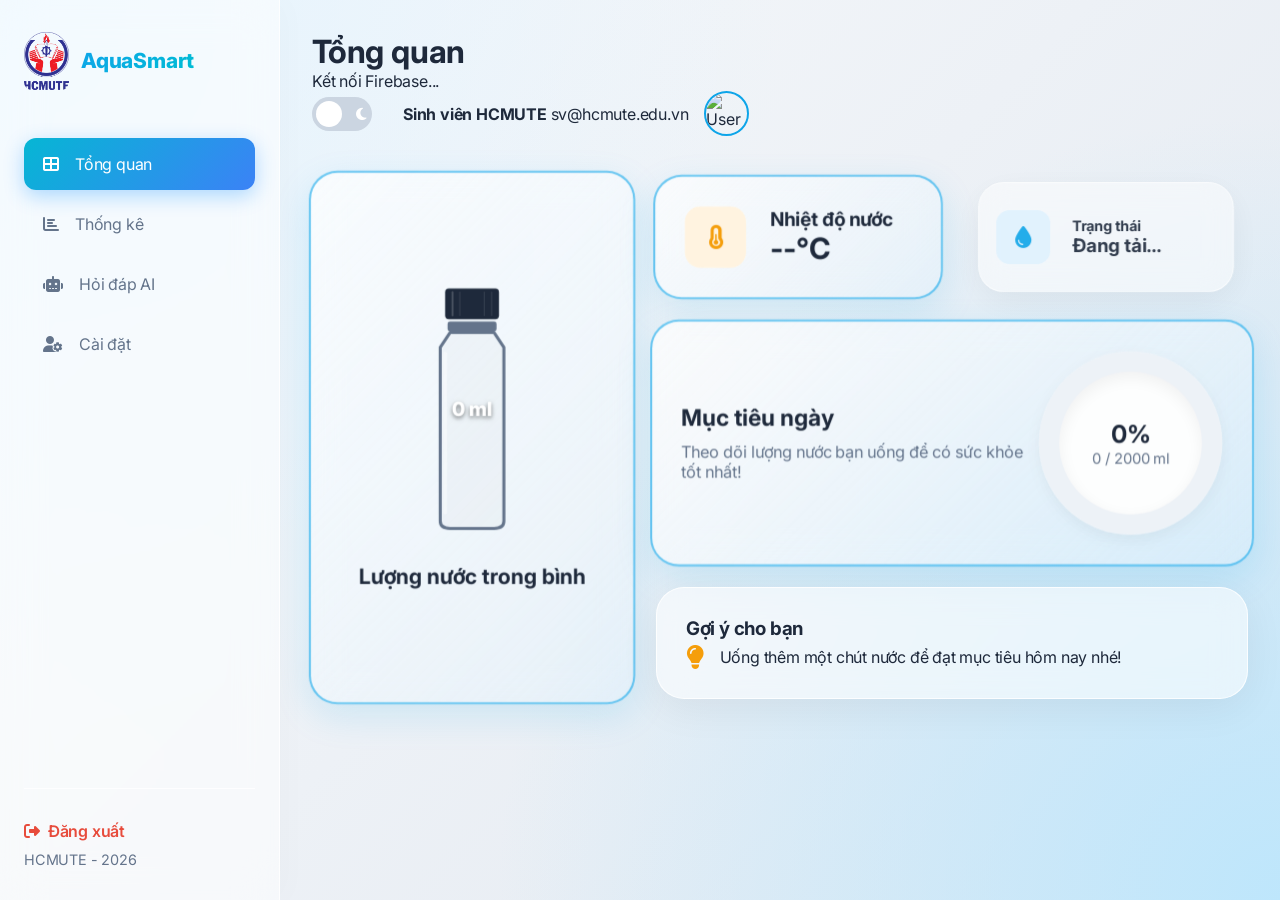
==== index.html @ 2356ff39 "Add files via upload" ====
<!DOCTYPE html>
<html lang="vi">

<head>
    <meta charset="UTF-8">
    <meta name="viewport" content="width=device-width, initial-scale=1.0">
    <title>Smart Water Bottle Dashboard</title>
    <!-- Google Fonts -->
    <link href="https://fonts.googleapis.com/css2?family=Inter:wght@300;400;500;600;700&display=swap" rel="stylesheet">
    <!-- Font Awesome -->
    <link rel="stylesheet" href="https://cdnjs.cloudflare.com/ajax/libs/font-awesome/6.4.0/css/all.min.css">
    <!-- CSS File -->
    <link rel="stylesheet" href="style.css">
</head>

<body>
    <div class="container">
        <!-- Sidebar -->
        <aside class="sidebar">
            <div class="sidebar-header">
                <img src="Logo-DH-Su-Pham-Ky-Thuat-TP-Ho-Chi-Minh-HCMUTE-350x449.webp" alt="HCMUTE" class="logo-img">
                <span class="logo-text">AquaSmart</span>
            </div>
            <nav class="sidebar-nav">
                <ul>
                    <li class="nav-item active" data-tab="overview">
                        <i class="fas fa-th-large"></i>
                        <span>Tổng quan</span>
                    </li>
                    <li class="nav-item" data-tab="history">
                        <i class="fas fa-chart-bar"></i>
                        <span>Thống kê</span>
                    </li>
                    <li class="nav-item" data-tab="ai-chat">
                        <i class="fas fa-robot"></i>
                        <span>Hỏi đáp AI</span>
                    </li>
                    <li class="nav-item" data-tab="settings">
                        <i class="fas fa-user-cog"></i>
                        <span>Cài đặt</span>
                    </li>
                </ul>
            </nav>
            <div class="sidebar-footer">
                <a href="auth.html" class="logout-link"><i class="fas fa-sign-out-alt"></i> Đăng xuất</a>
                <p style="margin-top: 10px; color: var(--text-muted); font-size: 0.9rem;">HCMUTE - 2026</p>
            </div>
        </aside>

        <!-- Main Content -->
        <main class="main-content">
            <!-- Header -->
            <header class="main-header">
                <div class="header-title">
                    <h1 id="page-title">Tổng quan</h1>
                    <p id="last-sync">Kết nối Firebase...</p>
                <div class="user-profile">
                    <div class="theme-switch-wrapper" style="margin-right: 15px;">
                        <label class="theme-switch" for="checkbox">
                            <input type="checkbox" id="checkbox" />
                            <div class="slider round">
                                <i class="fas fa-sun"></i>
                                <i class="fas fa-moon"></i>
                            </div>
                        </label>
                    </div>
                    <div class="user-info">
                        <strong>Sinh viên HCMUTE</strong>
                        <span>sv@hcmute.edu.vn</span>
                    </div>
                    <img src="https://ui-avatars.com/api/?name=HCMUTE&background=2196F3&color=fff" alt="User" class="avatar">
                </div>
            </header>

            <!-- Dashboard Content -->
            <div id="overview" class="tab-content active">
                <div class="overview-grid">
                    <!-- Water Bottle Visualization (Left Main Column) -->
                    <div class="card bottle-card highlight-card main-bottle">
                        <div class="bottle-visual-container">
                            <div class="bottle-svg-wrapper">
                                <!-- Realistic SVG Bottle -->
                                <svg viewBox="0 0 100 200" class="bottle-svg">
                                    <defs>
                                        <clipPath id="bottle-mask">
                                            <path d="M32,38 L68,38 L76,50 L76,192 Q76,198 68,198 L32,198 Q24,198 24,192 L24,50 Z" />
                                        </clipPath>
                                        <linearGradient id="water-grad" x1="0%" y1="100%" x2="0%" y2="0%">
                                            <stop offset="0%" stop-color="#0284c7"/>
                                            <stop offset="100%" stop-color="#38bdf8"/>
                                        </linearGradient>
                                    </defs>
                                    
                                    <!-- Back layer representing the inner wall -->
                                    <path d="M32,38 L68,38 L76,50 L76,192 Q76,198 68,198 L32,198 Q24,198 24,192 L24,50 Z" 
                                        fill="rgba(0,0,0,0.02)" />

                                    <!-- Outline representing the Thermos body -->
                                    <path d="M32,38 L68,38 L76,50 L76,192 Q76,198 68,198 L32,198 Q24,198 24,192 L24,50 Z" 
                                        fill="none" stroke="var(--text-muted)" stroke-width="2.5" stroke-linejoin="round"/>
                                    
                                    <!-- Thick Thermos Cap -->
                                    <rect x="28" y="2" width="44" height="25" rx="3" fill="var(--text-main)" />
                                    <!-- Cap Texture Lines -->
                                    <line x1="34" y1="5" x2="34" y2="24" stroke="rgba(255,255,255,0.2)" stroke-width="1.5" stroke-linecap="round"/>
                                    <line x1="40" y1="5" x2="40" y2="24" stroke="rgba(255,255,255,0.1)" stroke-width="1" stroke-linecap="round"/>
                                    <line x1="66" y1="5" x2="66" y2="24" stroke="rgba(255,255,255,0.1)" stroke-width="1" stroke-linecap="round"/>
                                    <line x1="60" y1="5" x2="60" y2="24" stroke="rgba(255,255,255,0.1)" stroke-width="1" stroke-linecap="round"/>
                                    
                                    <!-- Neck Collar (Metal separation) -->
                                    <rect x="30" y="29" width="40" height="8" rx="2" fill="var(--text-muted)" />
                                    
                                    <!-- Water Level (Animated via CSS) -->
                                    <rect x="0" y="200" width="100" height="0" fill="url(#water-grad)"
                                        clip-path="url(#bottle-mask)" id="bottle-water-fill">
                                    </rect>
                                    
                                    <!-- Front Glass / Matte Reflection -->
                                    <path d="M28,55 L28,185" fill="none" stroke="rgba(255,255,255,0.5)" stroke-width="3" stroke-linecap="round" opacity="0.8"/>
                                </svg>
                                <div class="bottle-label">
                                    <span id="water-level-ml">0</span> ml
                                </div>
                            </div>
                        </div>
                        <div class="card-info center" style="margin-top: 1rem;">
                            <h3 style="font-size: 1.3rem;">Lượng nước trong bình</h3>
                        </div>
                    </div>

                    <!-- Right Stats Column -->
                    <div class="overview-stats">
                        <!-- Temperature Card -->
                        <div class="card status-card highlight-card" id="temp-card">
                            <div class="card-icon temp-icon">
                                <i class="fas fa-thermometer-half"></i>
                            </div>
                            <div class="card-info">
                                <h3>Nhiệt độ nước</h3>
                                <p class="value" id="temp-value">--°C</p>
                            </div>
                        </div>

                        <!-- Status Card -->
                        <div class="card status-card minor-card" id="drink-status-card">
                            <div class="card-icon status-icon" id="drinking-icon">
                                <i class="fas fa-tint"></i>
                            </div>
                            <div class="card-info">
                                <h3>Trạng thái</h3>
                                <p class="value" id="drinking-status">Đang tải...</p>
                            </div>
                        </div>

                        <!-- Goal Progress -->
                        <div class="card progress-card highlight-card span-2-col" style="display: flex; flex-direction: row; align-items: center; justify-content: space-around;">
                            <div style="flex: 1;">
                                <h3 style="font-size: 1.4rem; margin-bottom: 10px;">Mục tiêu ngày</h3>
                                <p style="color: var(--text-muted);">Theo dõi lượng nước bạn uống để có sức khỏe tốt nhất!</p>
                            </div>
                            <div class="progress-circle-container">
                                <div class="progress-circle" id="daily-progress">
                                    <div class="inner-circle">
                                        <span class="percentage" id="progress-percent" style="font-size: 1.5rem; font-weight: 700;">0%</span>
                                        <span class="subtext" id="intake-text" style="font-size: 0.9rem; color: var(--text-muted);">0 / 2000 ml</span>
                                    </div>
                                </div>
                            </div>
                        </div>

                        <!-- Tip Card -->
                        <div class="card tip-card span-2-col">
                            <h3 style="margin-bottom: 5px;">Gợi ý cho bạn</h3>
                            <div class="tip-content" style="margin-top: 0;">
                                <i class="fas fa-lightbulb" style="color: #f59e0b; font-size: 1.5rem;"></i>
                                <p id="smart-tip" style="flex: 1;">Uống thêm một chút nước để đạt mục tiêu hôm nay nhé!</p>
                            </div>
                        </div>
                    </div>
                </div>
            </div>

            <!-- History Content (Charts) -->
            <div id="history" class="tab-content">
                <!-- Date/Week Selector -->
                <div class="card date-selector-card" style="margin-bottom: 15px; padding: 15px;">
                    <div style="margin-bottom: 15px;">
                        <h3 style="margin-bottom: 10px; display: flex; align-items: center; gap: 8px; font-size: 1.1rem;">
                            <i class="fas fa-calendar-day" style="color: var(--primary-color);"></i> Lọc thống kê theo ngày
                        </h3>
                        <div id="date-scroll-list" class="date-scroll-list" style="display: flex; overflow-x: auto; gap: 10px; padding-bottom: 5px;">
                            <!-- JS injected -->
                        </div>
                    </div>
                    <div>
                        <h3 style="margin-bottom: 10px; display: flex; align-items: center; gap: 8px; font-size: 1.1rem;">
                            <i class="fas fa-calendar-week" style="color: var(--primary-color);"></i> Lọc thống kê theo tuần
                        </h3>
                        <div id="week-scroll-list" class="date-scroll-list" style="display: flex; overflow-x: auto; gap: 10px; padding-bottom: 5px;">
                            <!-- JS injected -->
                        </div>
                    </div>
                </div>

                <div class="charts-container">
                    <div class="card chart-card">
                        <h3>Thống kê theo ngày (lit)</h3>
                        <canvas id="dailyChart"></canvas>
                    </div>
                    <div class="card chart-card">
                        <h3>Thống kê theo tuần (lit)</h3>
                        <canvas id="weeklyChart"></canvas>
                    </div>
                </div>
                <div class="card mt-2">
                    <h3>Chi tiết lần uống gần nhất</h3>
                    <div class="table-responsive">
                        <table class="history-table">
                            <thead>
                                <tr>
                                    <th>Thời gian</th>
                                    <th>Lượng nước</th>
                                    <th>Trạng thái</th>
                                </tr>
                            </thead>
                            <tbody id="history-body"></tbody>
                        </table>
                    </div>
                </div>
            </div>

            <!-- Settings Content -->
            <div id="settings" class="tab-content">
                <div class="card settings-card" style="margin-bottom: 1.5rem;">
                    <h3>Thông tin tài khoản</h3>
                    <form id="account-form">
                        <div class="form-group">
                            <label><i class="fas fa-user"></i> Họ và tên</label>
                            <input type="text" id="acc-name" required>
                        </div>
                        <div class="form-group">
                            <label><i class="fas fa-envelope"></i> Email (Không thể đổi)</label>
                            <input type="email" id="acc-email" disabled style="opacity: 0.7; cursor: not-allowed;">
                        </div>
                        <div class="form-group">
                            <label><i class="fas fa-lock"></i> Đổi mật khẩu mới (Điền nếu muốn đổi)</label>
                            <input type="password" id="acc-pass" placeholder="Bỏ trống nếu giữ nguyên">
                        </div>
                        <button type="submit" class="btn-primary" id="save-acc-btn">Cập nhật tài khoản</button>
                    </form>
                </div>

                <div class="card settings-card">
                    <h3>Chỉ số Thể chất & Mục tiêu</h3>
                    <form id="settings-form">
                        <div class="form-group">
                            <label><i class="fas fa-weight"></i> Cân nặng (kg)</label>
                            <input type="number" id="weight" placeholder="Nhập cân nặng của bạn" min="20" max="200">
                        </div>
                        <div class="form-group">
                            <label><i class="fas fa-ruler-vertical"></i> Chiều cao (cm)</label>
                            <input type="number" id="height" placeholder="Nhập chiều cao của bạn" min="100" max="250">
                        </div>
                        <div class="form-group">
                            <label><i class="fas fa-bullseye"></i> Mục tiêu nước (ml/ngày)</label>
                            <input type="number" id="daily-goal" value="2000" step="100">
                        </div>
                        <button type="submit" class="btn-primary">Lưu và tính toán</button>
                    </form>
                    <div class="calculation-result" id="calc-result"></div>
                </div>
            </div>

            <!-- AI Chat Content -->
            <div id="ai-chat" class="tab-content">
                <div class="card" style="height: 75vh; display: flex; flex-direction: column; padding: 0; overflow: hidden;">
                    <!-- Chat Header -->
                    <div style="padding: 1.5rem; border-bottom: 1px solid var(--card-border); background: var(--bg-mesh-1);">
                        <h3 style="margin: 0; display: flex; align-items: center; gap: 10px;">
                            <i class="fas fa-robot" style="color: var(--primary-color);"></i>
                            Chuyên gia Sức Khỏe AI
                        </h3>
                        <p style="margin: 5px 0 0; color: var(--text-muted); font-size: 0.9rem;">Hỏi tôi bất kỳ điều gì về cơ thể và thói quen của bạn!</p>
                    </div>
                    
                    <!-- Messages Area -->
                    <div class="chat-messages" id="chat-box" style="flex: 1; overflow-y: auto; padding: 1.5rem; display: flex; flex-direction: column; gap: 1rem;">
                        <!-- AI Greeting -->
                        <div class="message ai-msg">
                            <div class="msg-bubble">Xin chào! 👋 Tôi là bác sĩ chuyên gia dinh dưỡng và sức khỏe của bạn. Tôi ở đây để hỗ trợ bạn về lịch trình uống nước, lợi ích của bù khoáng và các vấn đề về nước đối với cơ thể. Bạn cần được tư vấn gì nhỉ?</div>
                        </div>
                    </div>
                    
                    <!-- Input Area -->
                    <div style="padding: 1rem 1.5rem; border-top: 1px solid var(--card-border); display: flex; gap: 10px; align-items: center; background: rgba(0,0,0,0.02);">
                        <input type="text" id="chat-input" placeholder="Nhập tin nhắn để hỏi AI..." style="flex: 1; border: 1px solid var(--card-border); background: var(--card-bg); color: var(--text-main); border-radius: 20px; padding: 12px 20px; outline: none; font-size: 1rem;">
                        <button id="send-btn" class="btn-primary" style="border-radius: 50%; width: 48px; height: 48px; padding: 0; display: flex; justify-content: center; align-items: center; flex-shrink: 0;">
                            <i class="fas fa-paper-plane" style="font-size: 1.1rem; margin-right: 2px; margin-top: 2px;"></i>
                        </button>
                    </div>
                </div>
            </div>
        </main>
    </div>

    <!-- Mobile Navigation -->
    <div class="mobile-nav">
        <div class="mobile-nav-item active" data-tab="overview"><i class="fas fa-th-large"></i></div>
        <div class="mobile-nav-item" data-tab="history"><i class="fas fa-chart-bar"></i></div>
        <div class="mobile-nav-item" data-tab="ai-chat"><i class="fas fa-robot"></i></div>
        <div class="mobile-nav-item" data-tab="settings"><i class="fas fa-user-cog"></i></div>
    </div>

    <!-- Chart.js -->
    <script src="https://cdn.jsdelivr.net/npm/chart.js"></script>
    <!-- Firebase JS (via module) -->
    <script type="module" src="script.js"></script>
</body>

</html>
---- style.css ----
:root {
    --primary-color: #0ea5e9;
    --primary-gradient: linear-gradient(135deg, #06b6d4 0%, #3b82f6 100%);
    --primary-light: #e0f2fe;
    --secondary-color: #0284c7;
    --bg-color: #f0f9ff;
    --card-bg: rgba(255, 255, 255, 0.55);
    --card-border: rgba(255, 255, 255, 0.8);
    --text-main: #1e293b;
    --text-muted: #64748b;
    --sidebar-width: 280px;
    --transition-speed: 0.4s;
    --shadow: 0 10px 40px rgba(0, 0, 0, 0.06);
    --shadow-hover: 0 15px 50px rgba(14, 165, 233, 0.15);
    --body-bg: linear-gradient(135deg, #f8fafc 0%, #e2e8f0 100%);
    --bg-mesh-1: rgba(224, 242, 254, 0.9);
    --bg-mesh-2: rgba(186, 230, 253, 0.9);
    --progress-track: #edf2f7;
    --progress-inner: rgba(255, 255, 255, 0.9);
    --icon-bg-temp: #fff3e0;
    --icon-color-temp: #f59e0b;
    --icon-bg-status: #e0f2fe;
}

[data-theme="dark"] {
    --bg-color: #0f172a;
    --card-bg: rgba(30, 41, 59, 0.65);
    --card-border: rgba(255, 255, 255, 0.05);
    --text-main: #f8fafc;
    --text-muted: #94a3b8;
    --shadow: 0 10px 40px rgba(0, 0, 0, 0.3);
    --shadow-hover: 0 15px 50px rgba(14, 165, 233, 0.2);
    --body-bg: linear-gradient(135deg, #0f172a 0%, #1e293b 100%);
    --bg-mesh-1: rgba(14, 165, 233, 0.08);
    --bg-mesh-2: rgba(56, 189, 248, 0.05);
    --progress-track: #334155;
    --progress-inner: rgba(30, 41, 59, 0.9);
    --icon-bg-temp: rgba(245, 158, 11, 0.15);
    --icon-color-temp: #fbbf24;
    --icon-bg-status: rgba(14, 165, 233, 0.15);
}

* {
    margin: 0;
    padding: 0;
    box-sizing: border-box;
    font-family: 'Inter', sans-serif;
    letter-spacing: -0.2px;
}

body {
    background: 
        radial-gradient(circle at top left, var(--bg-mesh-1), transparent 50%),
        radial-gradient(circle at bottom right, var(--bg-mesh-2), transparent 50%),
        var(--body-bg);
    background-attachment: fixed;
    color: var(--text-main);
    overflow-x: hidden;
}

.container {
    display: flex;
    min-height: 100vh;
}

/* HCMUTE Logo & Sidebar */
.sidebar {
    width: var(--sidebar-width);
    background: var(--card-bg);
    backdrop-filter: blur(20px);
    -webkit-backdrop-filter: blur(20px);
    border-right: 1px solid var(--card-border);
    box-shadow: 5px 0 30px rgba(0, 0, 0, 0.02);
    display: flex;
    flex-direction: column;
    padding: 2rem 1.5rem;
    position: fixed;
    height: 100vh;
    z-index: 1000;
}

.sidebar-header {
    display: flex;
    align-items: center;
    gap: 12px;
    margin-bottom: 3rem;
}

.logo-img {
    width: 45px;
    height: auto;
    border-radius: 8px;
}

.logo-text {
    font-size: 1.3rem;
    font-weight: 800;
    background: linear-gradient(135deg, var(--primary-color), #00bcd4);
    background-clip: text;
    -webkit-background-clip: text;
    -webkit-text-fill-color: transparent;
}

.nav-item {
    display: flex;
    align-items: center;
    gap: 1rem;
    padding: 1rem 1.2rem;
    margin-bottom: 0.5rem;
    border-radius: 12px;
    cursor: pointer;
    color: var(--text-muted);
    transition: 0.3s;
}

.nav-item.active {
    background: var(--primary-gradient);
    color: #fff;
    box-shadow: 0 6px 20px rgba(0, 136, 255, 0.3);
}

.sidebar-footer {
    margin-top: auto;
    padding-top: 2rem;
    border-top: 1px solid var(--card-border);
}

.logout-link {
    color: #e74c3c;
    text-decoration: none;
    font-weight: 600;
    display: flex;
    align-items: center;
    gap: 8px;
}

/* Main Layout */
.main-content {
    margin-left: var(--sidebar-width);
    flex: 1;
    padding: 2rem;
    max-width: 1200px;
}

.main-header {
    display: flex;
    justify-content: space-between;
    align-items: center;
    margin-bottom: 2.5rem;
}

.user-profile {
    display: flex;
    align-items: center;
    gap: 1rem;
}

.user-info {
    text-align: right;
}

.avatar {
    width: 45px;
    height: 45px;
    border-radius: 50%;
    border: 2px solid var(--primary-color);
}

/* Tab System & Layouts */
.overview-grid {
    display: grid;
    grid-template-columns: 1fr;
    gap: 1.5rem;
    margin-bottom: 2rem;
}
.overview-stats {
    display: grid;
    grid-template-columns: 1fr;
    gap: 1.5rem;
    grid-auto-rows: max-content;
}

@media (min-width: 1024px) {
    .overview-grid {
        grid-template-columns: 320px 1fr;
        align-items: stretch;
    }
    .overview-stats {
        grid-template-columns: 1fr 1fr;
    }
    .span-2-col {
        grid-column: span 2;
    }
    .main-bottle {
        display: flex;
        flex-direction: column;
        justify-content: center;
        height: 100%;
    }
}

.tab-content {
    display: none;
    animation: fadeIn 0.4s ease;
}

.tab-content.active {
    display: block;
}

@keyframes fadeIn {
    from {
        opacity: 0;
        transform: translateY(10px);
    }

    to {
        opacity: 1;
        transform: translateY(0);
    }
}

/* Theme Switch */
.theme-switch-wrapper {
    display: flex;
    align-items: center;
}
.theme-switch {
    display: inline-block;
    height: 34px;
    position: relative;
    width: 60px;
}
.theme-switch input { display:none; }
.slider {
    background-color: #cbd5e1;
    bottom: 0;
    cursor: pointer;
    left: 0;
    position: absolute;
    right: 0;
    top: 0;
    transition: .4s;
    display: flex;
    align-items: center;
    justify-content: space-between;
    padding: 0 5px;
    color: #fff;
    font-size: 14px;
}
.slider:before {
    background-color: #fff;
    bottom: 4px;
    content: "";
    height: 26px;
    left: 4px;
    position: absolute;
    transition: .4s;
    width: 26px;
    z-index: 2;
}
input:checked + .slider { background-color: var(--primary-color); }
input:checked + .slider:before { transform: translateX(26px); }
.slider.round { border-radius: 34px; }
.slider.round:before { border-radius: 50%; }

/* Cards */

.card {
    background: var(--card-bg);
    border-radius: 28px;
    padding: 1.8rem;
    box-shadow: var(--shadow);
    backdrop-filter: blur(16px);
    -webkit-backdrop-filter: blur(16px);
    border: 1px solid var(--card-border);
    transition: transform 0.4s cubic-bezier(0.175, 0.885, 0.32, 1.275), box-shadow 0.4s ease;
}

.card:hover {
    transform: translateY(-6px);
    box-shadow: var(--shadow-hover);
}

.status-card {
    display: flex;
    align-items: center;
    gap: 1.5rem;
}

.card-icon {
    width: 60px;
    height: 60px;
    border-radius: 15px;
    display: flex;
    align-items: center;
    justify-content: center;
    font-size: 1.5rem;
}

.temp-icon {
    background: var(--icon-bg-temp);
    color: var(--icon-color-temp);
}

.status-icon {
    background: var(--icon-bg-status);
    color: var(--primary-color);
}

.value {
    font-size: 1.8rem;
    font-weight: 700;
}

/* Card Highlighting & Sizing */
.highlight-card {
    border: 2px solid rgba(14, 165, 233, 0.6);
    background: linear-gradient(135deg, rgba(255, 255, 255, 0.7) 0%, rgba(224, 242, 254, 0.4) 100%);
    box-shadow: 0 12px 35px rgba(14, 165, 233, 0.15);
    transform: scale(1.02);
}
.highlight-card:hover {
    transform: scale(1.04) translateY(-4px);
    box-shadow: var(--shadow-hover);
}

.minor-card {
    padding: 1.2rem;
    transform: scale(0.9);
    opacity: 0.9;
}

.minor-card h3 {
    font-size: 1rem;
}

.minor-card .value {
    font-size: 1.3rem;
}

/* Bottle Visualization */
.bottle-card {
    display: flex;
    flex-direction: column;
    align-items: center;
    padding: 2rem;
}

.bottle-svg-wrapper {
    position: relative;
    width: 120px;
    height: 240px;
    margin-bottom: 1rem;
}

.bottle-svg {
    width: 100%;
    height: 100%;
}

.bottle-label {
    position: absolute;
    top: 50%;
    left: 50%;
    transform: translate(-50%, -50%);
    font-size: 1.2rem;
    font-weight: 800;
    color: #fff;
    text-shadow: 0 2px 4px rgba(0, 0, 0, 0.5);
    z-index: 10;
}

/* Temp states */
.temp-cold {
    background: linear-gradient(135deg, #e3f2fd, #bbdefb) !important;
}

.temp-warm {
    background: linear-gradient(135deg, #fff3e0, #ffe0b2) !important;
}

.temp-hot {
    background: linear-gradient(135deg, #ffebee, #ffcdd2) !important;
}

/* Progress & Tips */
.progress-grid {
    display: grid;
    grid-template-columns: 1fr 1fr;
    gap: 1.5rem;
}

.progress-circle {
    width: 180px;
    height: 180px;
    border-radius: 50%;
    background: conic-gradient(var(--primary-color) 0deg, var(--progress-track) 0deg);
    display: flex;
    align-items: center;
    justify-content: center;
    box-shadow: 0 5px 15px rgba(0,0,0,0.05);
}

.inner-circle {
    width: 140px;
    height: 140px;
    background: var(--progress-inner);
    border-radius: 50%;
    display: flex;
    flex-direction: column;
    align-items: center;
    justify-content: center;
    box-shadow: inset 0 5px 15px rgba(0,0,0,0.05);
}

.tip-card {
    background: var(--card-bg);
}

.tip-content {
    display: flex;
    align-items: center;
    gap: 1rem;
    margin-top: 1rem;
}

/* Charts */
.charts-container {
    display: grid;
    grid-template-columns: repeat(auto-fit, minmax(450px, 1fr));
    gap: 1.5rem;
    margin-bottom: 2rem;
}

.chart-card {
    height: 400px;
    /* Fixed height to prevent Chart.js from expanding infinitely */
    overflow: hidden;
}

#bottle-water-fill {
    transition: y 0.8s ease-in-out, height 0.8s ease-in-out;
}

/* Table */
.table-responsive {
    overflow-x: auto;
    margin-top: 1.5rem;
}

.history-table {
    width: 100%;
    border-collapse: collapse;
}

.history-table th,
.history-table td {
    padding: 1rem;
    text-align: left;
    border-bottom: 1px solid #eee;
}

/* Form */
.form-group {
    margin-bottom: 1.5rem;
}

.form-group label {
    display: block;
    margin-bottom: 8px;
    font-weight: 600;
}

.form-group input {
    width: 100%;
    padding: 12px;
    border: 1px solid #ddd;
    border-radius: 10px;
}

.btn-primary {
    background: var(--primary-color);
    color: #fff;
    border: none;
    padding: 12px 24px;
    border-radius: 10px;
    cursor: pointer;
    font-weight: 600;
    width: 100%;
}

/* Mobile Nav */
.mobile-nav {
    display: none;
    position: fixed;
    bottom: 0;
    left: 0;
    width: 100%;
    height: 70px;
    background: #fff;
    box-shadow: 0 -4px 10px rgba(0, 0, 0, 0.05);
    z-index: 2000;
    justify-content: space-around;
    align-items: center;
}

@media (max-width: 768px) {
    .sidebar {
        display: none;
    }

    .main-content {
        margin-left: 0;
        margin-bottom: 80px;
    }

    .mobile-nav {
        display: flex;
    }

    .overview-grid,
    .overview-stats,
    .progress-grid,
    .charts-container {
        grid-template-columns: 1fr;
    }
}

/* AI Chat Styles */
.message { display: flex; max-width: 85%; }
.ai-msg { align-self: flex-start; }
.user-msg { align-self: flex-end; }

.msg-bubble { 
    padding: 14px 20px; 
    border-radius: 20px;
    font-size: 0.95rem;
    line-height: 1.5;
    word-wrap: break-word;
}

.ai-msg .msg-bubble {
    background: var(--card-bg);
    border: 1px solid var(--card-border);
    border-bottom-left-radius: 5px;
    color: var(--text-main);
    box-shadow: 0 4px 15px rgba(0,0,0,0.02);
}

.user-msg .msg-bubble {
    background: var(--primary-gradient);
    color: #fff;
    border-bottom-right-radius: 5px;
    box-shadow: 0 4px 15px rgba(0, 136, 255, 0.2);
}

/* Date Selector Slider */
.date-scroll-list {
    scrollbar-width: thin;
}
.date-scroll-list::-webkit-scrollbar {
    height: 6px;
}
.date-scroll-list::-webkit-scrollbar-thumb {
    background: var(--text-muted);
    border-radius: 4px;
}
.date-btn {
    background: var(--card-bg);
    border: 1px solid var(--card-border);
    color: var(--text-main);
    padding: 8px 18px;
    border-radius: 20px;
    font-size: 0.95rem;
    font-weight: 600;
    cursor: pointer;
    white-space: nowrap;
    transition: 0.3s ease;
}
.date-btn:hover {
    background: var(--bg-mesh-1);
    color: var(--primary-color);
    border-color: var(--primary-color);
}
.date-btn.active {
    background: var(--primary-gradient);
    color: #fff;
    border-color: transparent;
    box-shadow: 0 4px 12px rgba(14, 165, 233, 0.3);
}
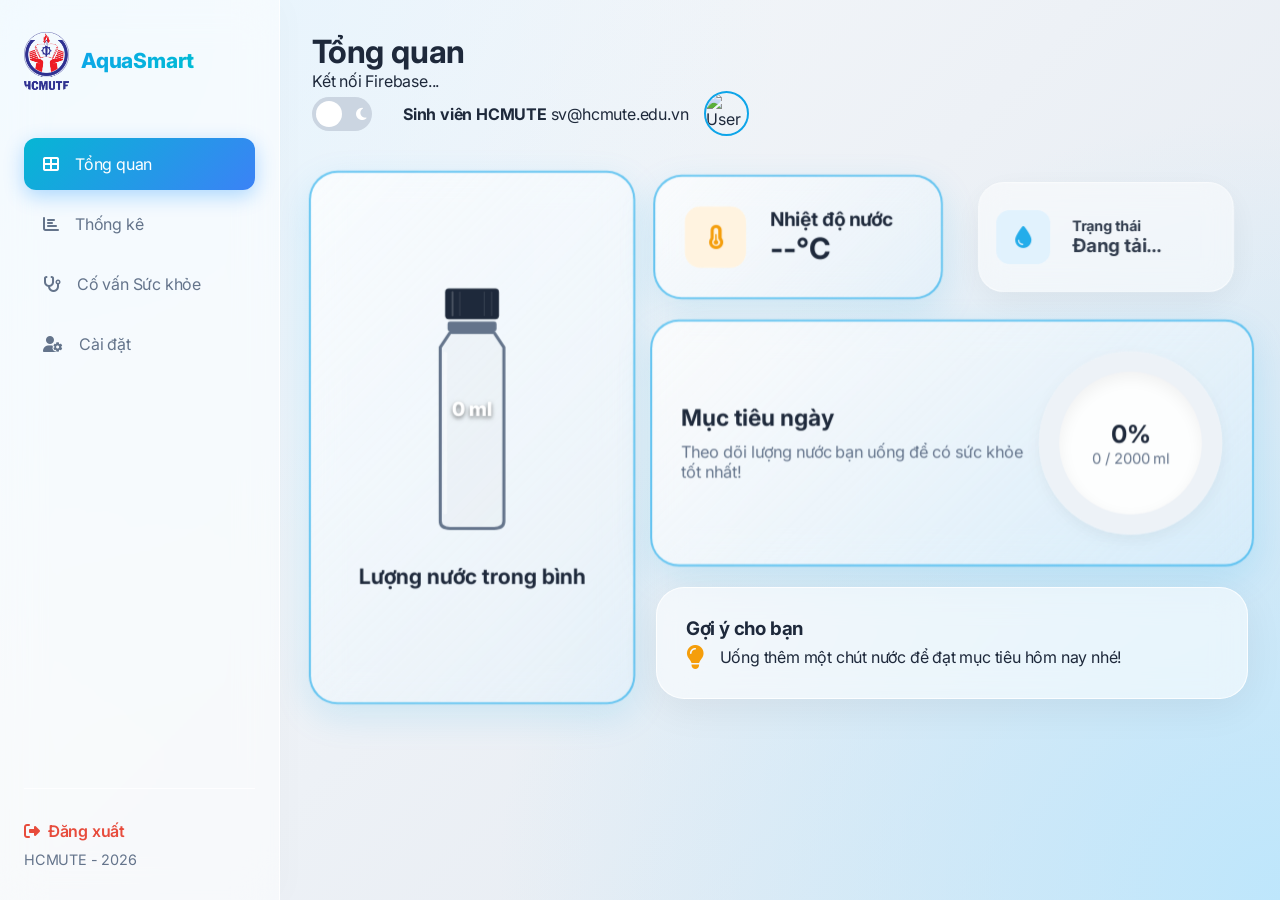
==== commit 54c9e283: "Add files via upload" ====
--- a/index.html
+++ b/index.html
@@ -31,9 +31,9 @@
                         <i class="fas fa-chart-bar"></i>
                         <span>Thống kê</span>
                     </li>
-                    <li class="nav-item" data-tab="ai-chat">
-                        <i class="fas fa-robot"></i>
-                        <span>Hỏi đáp AI</span>
+                    <li class="nav-item" data-tab="advisor">
+                        <i class="fas fa-stethoscope"></i>
+                        <span>Cố vấn Sức khỏe</span>
                     </li>
                     <li class="nav-item" data-tab="settings">
                         <i class="fas fa-user-cog"></i>
@@ -271,32 +271,29 @@
                 </div>
             </div>
 
-            <!-- AI Chat Content -->
-            <div id="ai-chat" class="tab-content">
-                <div class="card" style="height: 75vh; display: flex; flex-direction: column; padding: 0; overflow: hidden;">
-                    <!-- Chat Header -->
-                    <div style="padding: 1.5rem; border-bottom: 1px solid var(--card-border); background: var(--bg-mesh-1);">
-                        <h3 style="margin: 0; display: flex; align-items: center; gap: 10px;">
-                            <i class="fas fa-robot" style="color: var(--primary-color);"></i>
-                            Chuyên gia Sức Khỏe AI
-                        </h3>
-                        <p style="margin: 5px 0 0; color: var(--text-muted); font-size: 0.9rem;">Hỏi tôi bất kỳ điều gì về cơ thể và thói quen của bạn!</p>
+            <!-- Smart Advisor Content -->
+            <div id="advisor" class="tab-content">
+                <div class="card" style="display: flex; flex-direction: column; padding: 0; overflow: hidden; min-height: 70vh;">
+                    <!-- Advisor Header -->
+                    <div style="padding: 1.5rem; border-bottom: 1px solid var(--card-border); background: var(--bg-mesh-1); display: flex; justify-content: space-between; align-items: center;">
+                        <div>
+                            <h3 style="margin: 0; display: flex; align-items: center; gap: 10px;">
+                                <i class="fas fa-stethoscope" style="color: var(--primary-color);"></i>
+                                Cố vấn Sức khỏe Tự động
+                            </h3>
+                            <p style="margin: 5px 0 0; color: var(--text-muted); font-size: 0.9rem;">Phân tích thói quen và nhắc nhở lộ trình uống mức nước cơ thể cần.</p>
+                        </div>
+                        <button id="refresh-advisor-btn" class="btn-primary" style="width: auto; padding: 8px 16px; border-radius: 20px; font-size: 0.9rem; flex-shrink: 0;">
+                            <i class="fas fa-sync-alt"></i> Làm mới
+                        </button>
                     </div>
                     
-                    <!-- Messages Area -->
-                    <div class="chat-messages" id="chat-box" style="flex: 1; overflow-y: auto; padding: 1.5rem; display: flex; flex-direction: column; gap: 1rem;">
-                        <!-- AI Greeting -->
-                        <div class="message ai-msg">
-                            <div class="msg-bubble">Xin chào! 👋 Tôi là bác sĩ chuyên gia dinh dưỡng và sức khỏe của bạn. Tôi ở đây để hỗ trợ bạn về lịch trình uống nước, lợi ích của bù khoáng và các vấn đề về nước đối với cơ thể. Bạn cần được tư vấn gì nhỉ?</div>
-                        </div>
-                    </div>
-                    
-                    <!-- Input Area -->
-                    <div style="padding: 1rem 1.5rem; border-top: 1px solid var(--card-border); display: flex; gap: 10px; align-items: center; background: rgba(0,0,0,0.02);">
-                        <input type="text" id="chat-input" placeholder="Nhập tin nhắn để hỏi AI..." style="flex: 1; border: 1px solid var(--card-border); background: var(--card-bg); color: var(--text-main); border-radius: 20px; padding: 12px 20px; outline: none; font-size: 1rem;">
-                        <button id="send-btn" class="btn-primary" style="border-radius: 50%; width: 48px; height: 48px; padding: 0; display: flex; justify-content: center; align-items: center; flex-shrink: 0;">
-                            <i class="fas fa-paper-plane" style="font-size: 1.1rem; margin-right: 2px; margin-top: 2px;"></i>
-                        </button>
+                    <!-- Advisor Layout -->
+                    <div style="padding: 1.5rem; background: rgba(0,0,0,0.01); flex: 1;">
+                        <p id="advisor-time-stamp" style="font-size: 0.9rem; color: var(--text-muted); margin-bottom: 1rem;"><i class="fas fa-clock"></i> Đang tải dữ liệu gốc...</p>
+                        <div id="advisor-cards-container" style="display: grid; grid-template-columns: 1fr; gap: 1.2rem;">
+                            <!-- JS Injected Cards -->
+                        </div>
                     </div>
                 </div>
             </div>
@@ -307,7 +304,7 @@
     <div class="mobile-nav">
         <div class="mobile-nav-item active" data-tab="overview"><i class="fas fa-th-large"></i></div>
         <div class="mobile-nav-item" data-tab="history"><i class="fas fa-chart-bar"></i></div>
-        <div class="mobile-nav-item" data-tab="ai-chat"><i class="fas fa-robot"></i></div>
+        <div class="mobile-nav-item" data-tab="advisor"><i class="fas fa-stethoscope"></i></div>
         <div class="mobile-nav-item" data-tab="settings"><i class="fas fa-user-cog"></i></div>
     </div>
 
--- a/style.css
+++ b/style.css
@@ -527,32 +527,46 @@
     }
 }
 
-/* AI Chat Styles */
-.message { display: flex; max-width: 85%; }
-.ai-msg { align-self: flex-start; }
-.user-msg { align-self: flex-end; }
-
-.msg-bubble { 
-    padding: 14px 20px; 
-    border-radius: 20px;
+/* Advisor Dashboard Styles */
+.advisor-card {
+    background: var(--card-bg);
+    border: 1px solid var(--card-border);
+    border-radius: 15px;
+    padding: 1.5rem;
+    display: flex;
+    gap: 15px;
+    align-items: flex-start;
+    box-shadow: 0 4px 15px rgba(0,0,0,0.02);
+    transition: 0.3s;
+}
+.advisor-card:hover {
+    transform: translateX(5px);
+    box-shadow: var(--shadow-hover);
+    border-color: var(--primary-color);
+}
+.advisor-icon {
+    width: 50px;
+    height: 50px;
+    border-radius: 12px;
+    display: flex;
+    justify-content: center;
+    align-items: center;
+    font-size: 1.5rem;
+    flex-shrink: 0;
+}
+.advisor-icon.progress-icon { background: rgba(14, 165, 233, 0.1); color: #0ea5e9; }
+.advisor-icon.temp-icon { background: rgba(245, 158, 11, 0.1); color: #f59e0b; }
+.advisor-icon.tip-icon { background: rgba(16, 185, 129, 0.1); color: #10b981; }
+
+.advisor-content h4 {
+    margin-bottom: 8px;
+    font-size: 1.1rem;
+    color: var(--text-main);
+}
+.advisor-content p {
+    color: var(--text-muted);
     font-size: 0.95rem;
     line-height: 1.5;
-    word-wrap: break-word;
-}
-
-.ai-msg .msg-bubble {
-    background: var(--card-bg);
-    border: 1px solid var(--card-border);
-    border-bottom-left-radius: 5px;
-    color: var(--text-main);
-    box-shadow: 0 4px 15px rgba(0,0,0,0.02);
-}
-
-.user-msg .msg-bubble {
-    background: var(--primary-gradient);
-    color: #fff;
-    border-bottom-right-radius: 5px;
-    box-shadow: 0 4px 15px rgba(0, 136, 255, 0.2);
 }
 
 /* Date Selector Slider */
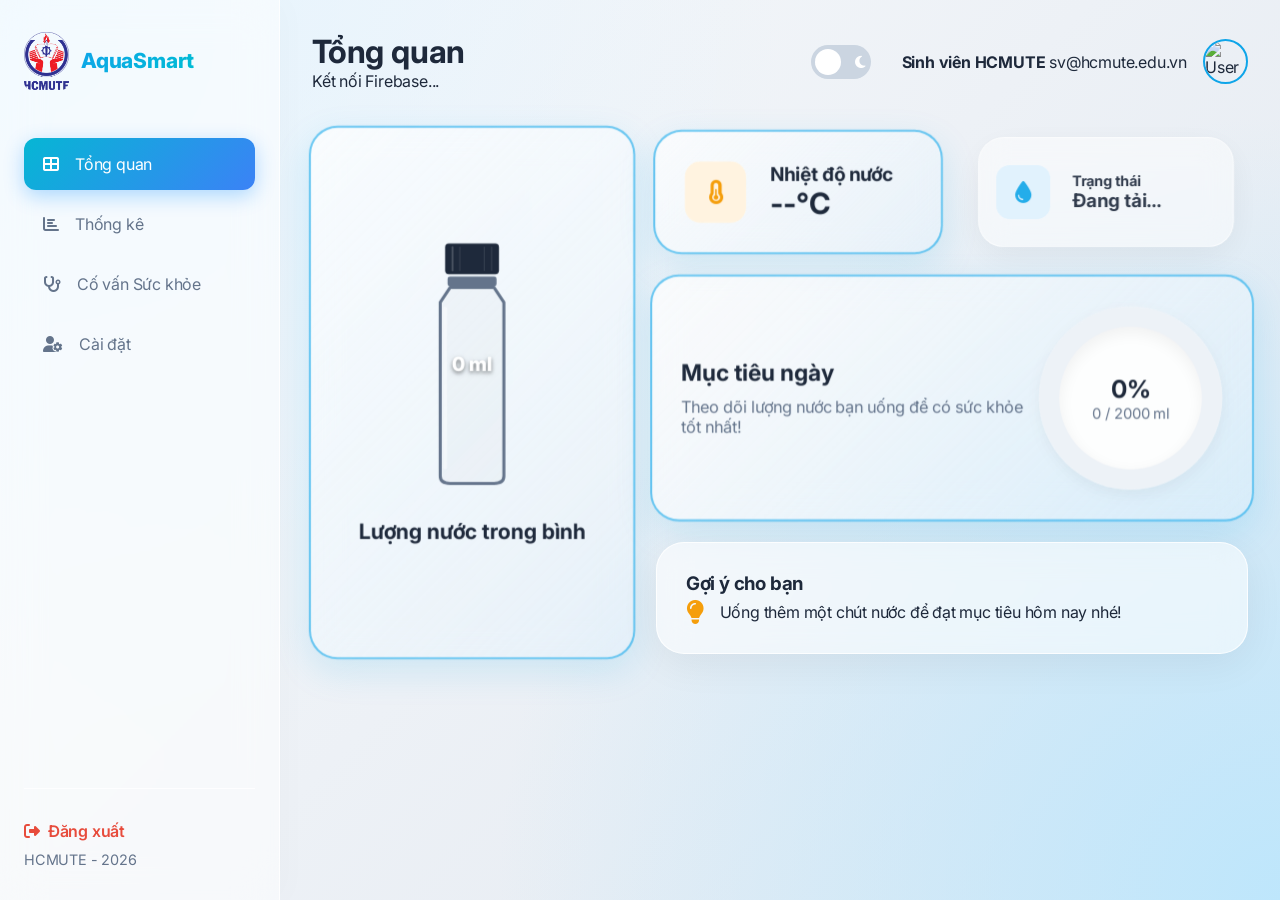
==== commit b99f2c71: "Update index.html" ====
--- a/index.html
+++ b/index.html
@@ -39,6 +39,10 @@
                         <i class="fas fa-user-cog"></i>
                         <span>Cài đặt</span>
                     </li>
+                    <li class="nav-item admin-only" data-tab="admin-users" style="display: none;">
+                        <i class="fas fa-users-cog"></i>
+                        <span>Quản lý tài khoản</span>
+                    </li>
                 </ul>
             </nav>
             <div class="sidebar-footer">
@@ -54,6 +58,7 @@
                 <div class="header-title">
                     <h1 id="page-title">Tổng quan</h1>
                     <p id="last-sync">Kết nối Firebase...</p>
+                </div>
                 <div class="user-profile">
                     <div class="theme-switch-wrapper" style="margin-right: 15px;">
                         <label class="theme-switch" for="checkbox">
@@ -271,6 +276,36 @@
                 </div>
             </div>
 
+
+            <!-- Admin User Management Content -->
+            <div id="admin-users" class="tab-content">
+                <div class="card">
+                    <h3>Quản lý tài khoản đăng ký</h3>
+                    <p style="color: var(--text-muted); margin-top: 8px; line-height: 1.6;">
+                        Chỉ quản trị viên mới thấy mục này. Tài khoản người dùng sau khi đăng ký sẽ nằm ở trạng thái chờ duyệt. Khi bấm <strong>Duyệt</strong>, người dùng mới có thể đăng nhập vào hệ thống.
+                    </p>
+
+                    <div class="table-responsive">
+                        <table class="history-table">
+                            <thead>
+                                <tr>
+                                    <th>Họ tên</th>
+                                    <th>Email</th>
+                                    <th>Thời gian đăng ký</th>
+                                    <th>Trạng thái</th>
+                                    <th>Thao tác</th>
+                                </tr>
+                            </thead>
+                            <tbody id="pending-users-body">
+                                <tr>
+                                    <td colspan="5">Đang tải danh sách...</td>
+                                </tr>
+                            </tbody>
+                        </table>
+                    </div>
+                </div>
+            </div>
+
             <!-- Smart Advisor Content -->
             <div id="advisor" class="tab-content">
                 <div class="card" style="display: flex; flex-direction: column; padding: 0; overflow: hidden; min-height: 70vh;">
@@ -306,6 +341,7 @@
         <div class="mobile-nav-item" data-tab="history"><i class="fas fa-chart-bar"></i></div>
         <div class="mobile-nav-item" data-tab="advisor"><i class="fas fa-stethoscope"></i></div>
         <div class="mobile-nav-item" data-tab="settings"><i class="fas fa-user-cog"></i></div>
+        <div class="mobile-nav-item admin-only" data-tab="admin-users" style="display: none;"><i class="fas fa-users-cog"></i></div>
     </div>
 
     <!-- Chart.js -->
@@ -314,4 +350,4 @@
     <script type="module" src="script.js"></script>
 </body>
 
-</html>+</html>
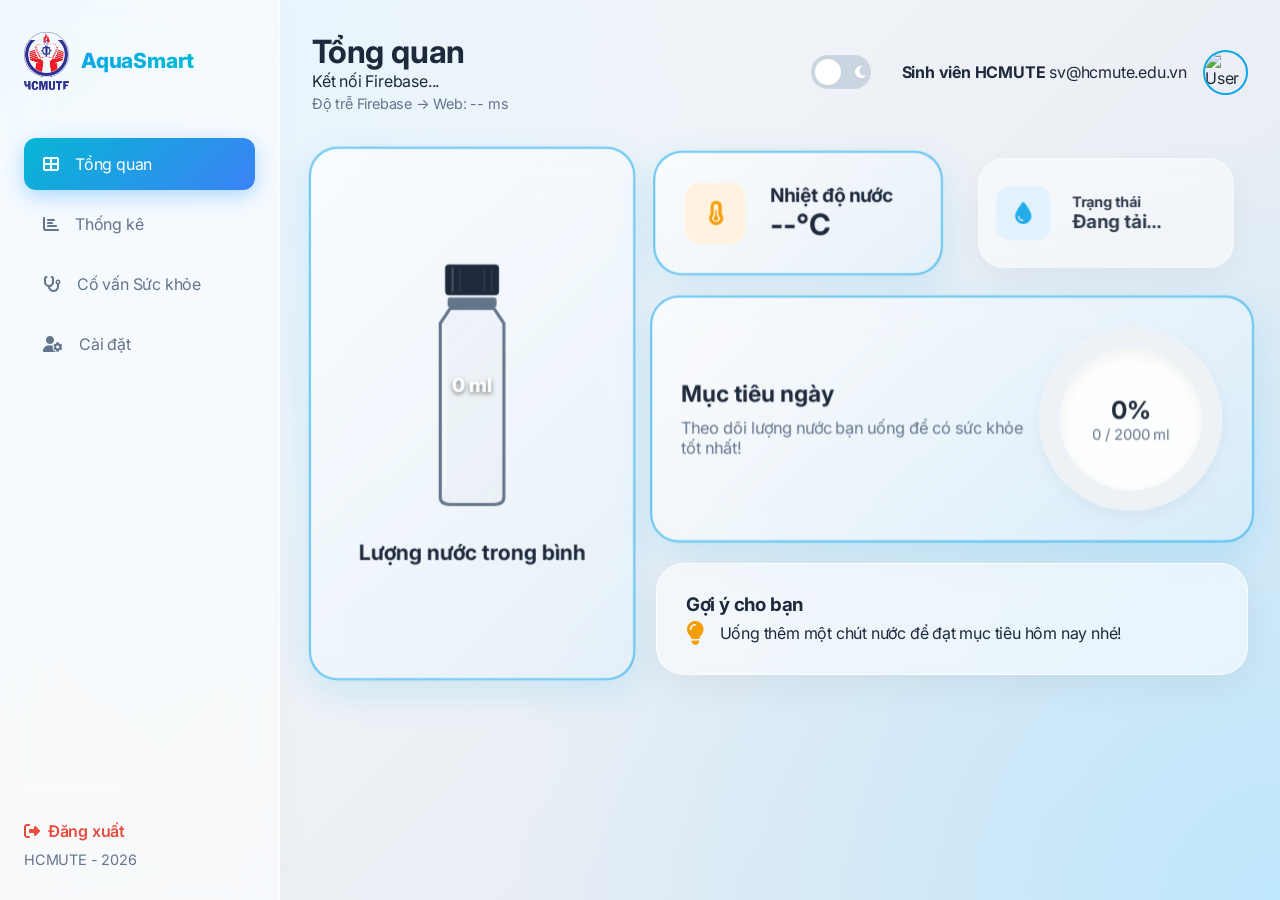
==== commit 3136966a: "Update index.html" ====
--- a/index.html
+++ b/index.html
@@ -58,6 +58,7 @@
                 <div class="header-title">
                     <h1 id="page-title">Tổng quan</h1>
                     <p id="last-sync">Kết nối Firebase...</p>
+                    <p id="firebase-delay" style="font-size: 0.9rem; color: var(--text-muted); margin-top: 4px;">Độ trễ Firebase → Web: -- ms</p>
                 </div>
                 <div class="user-profile">
                     <div class="theme-switch-wrapper" style="margin-right: 15px;">
